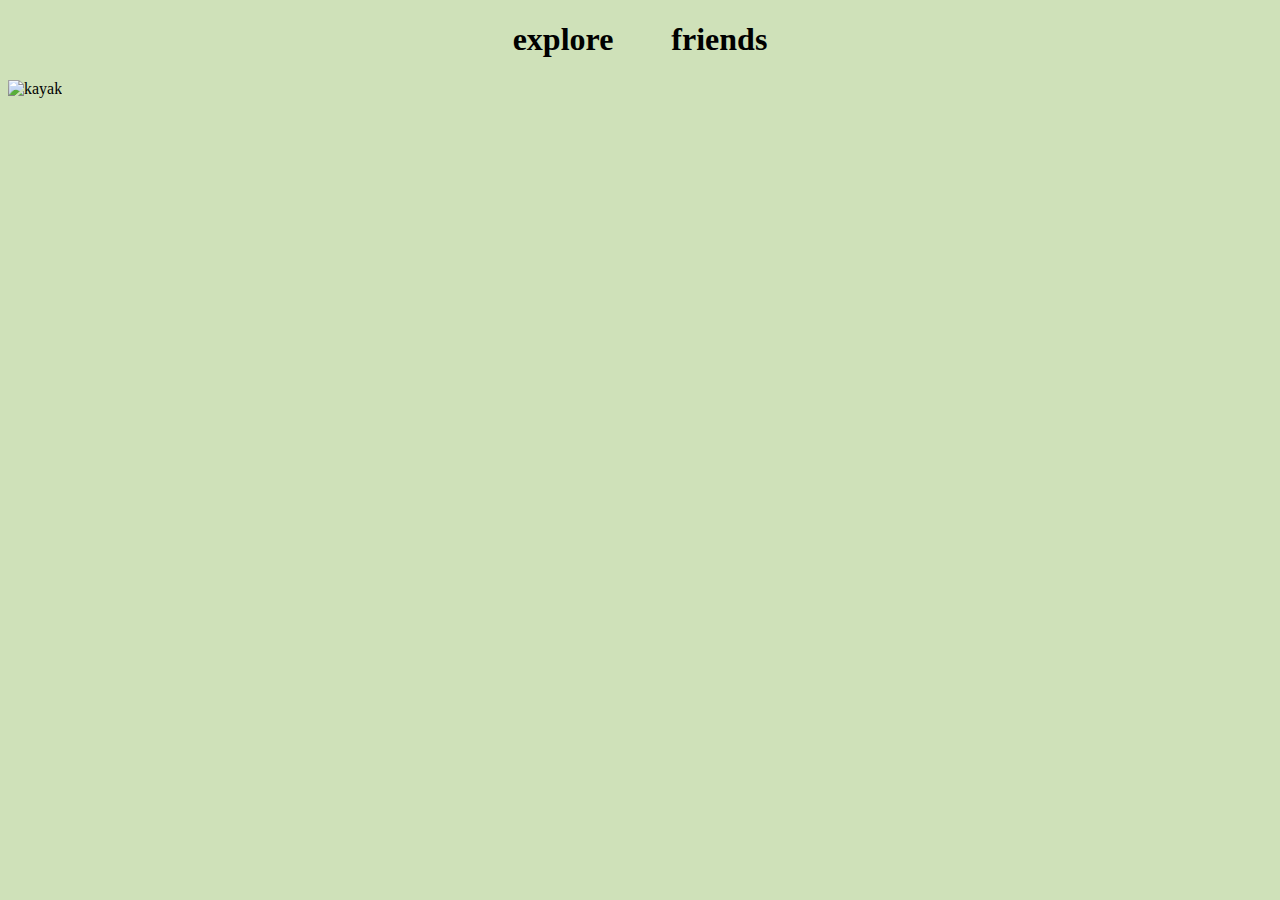
==== explore.html @ b630cde6 "Initial commit" ====
<!DOCTYPE html>
<html>

<head>
  <meta charset="utf-8">
  <meta name="viewport" content="width=device-width">
  <title>Explore</title>
  <link href="style.css" rel="stylesheet" type="text/css" />
</head>

  <body>
    
  </body>
<h1 id = "exploreoptions">
  <a href = explore.html>explore</a>
  <a href = friends.html>friends</a>
</h1>

  <img src = "https://images.app.goo.gl/2jtjhU1VXs958oHSA" alt="kayak">
---- style.css ----
body {
  background-color: #CFE1B9;
}

#loginbox {
  width: 500px;
  height: 450px;
  margin: 80px 140px 20px;
  background-color: white;
  position: absolute;
  top: 80px;
  left: 340px;
}
#loginbox h1{
  text-align: center;
  padding: 40px;
  font: sans-serif;
  font-size: 40pt;
  font-weight: normal;
}

#loginbox h3 {
  width: 440px;
  height: 40px;
  background-color: #cfcbca;
  font-weight: normal;
  font-size: 24pt;
  font: sans-serif;
  text-align: center;
  margin: 20px auto auto;
  position: absolute;
  top: 160px;
  left: 35px;
}

#loginbox h4 {
  width: 440px;
  height: 40px;
  background-color: #cfcbca;
  font-weight: normal;
  font-size: 24pt;
  font: sans-serif;
  text-align: center;
  margin: 20px auto auto;
  position: absolute;
  top: 220px;
  left: 35px;
}

#loginbox a:link {
  font-size: 23pt;
  font-weight: normal;
  text-decoration: none;
}

#loginbox a {
  color: black;
  position: absolute;
  top: 310px;
  right: 205px;
}

#loginbox h2 {
  text-align: center;
  font-size: 23pt;
  font-weight: normal;
  position: absolute;
  top: 320px;
  right: 200px;
}

#promptContent{
  
}

#prompt promptLeft{
  float:left;
  width:50%;
}

#prompt promptRight{
  float:rigt;
  width:50%
}

#prompt promptBottom{
  clear:both;
}

#exploreoptions {
  text-align: center;
  word-spacing: 50px;
}

#exploreoptions a {
  color: black;
  text-decoration: none;
}
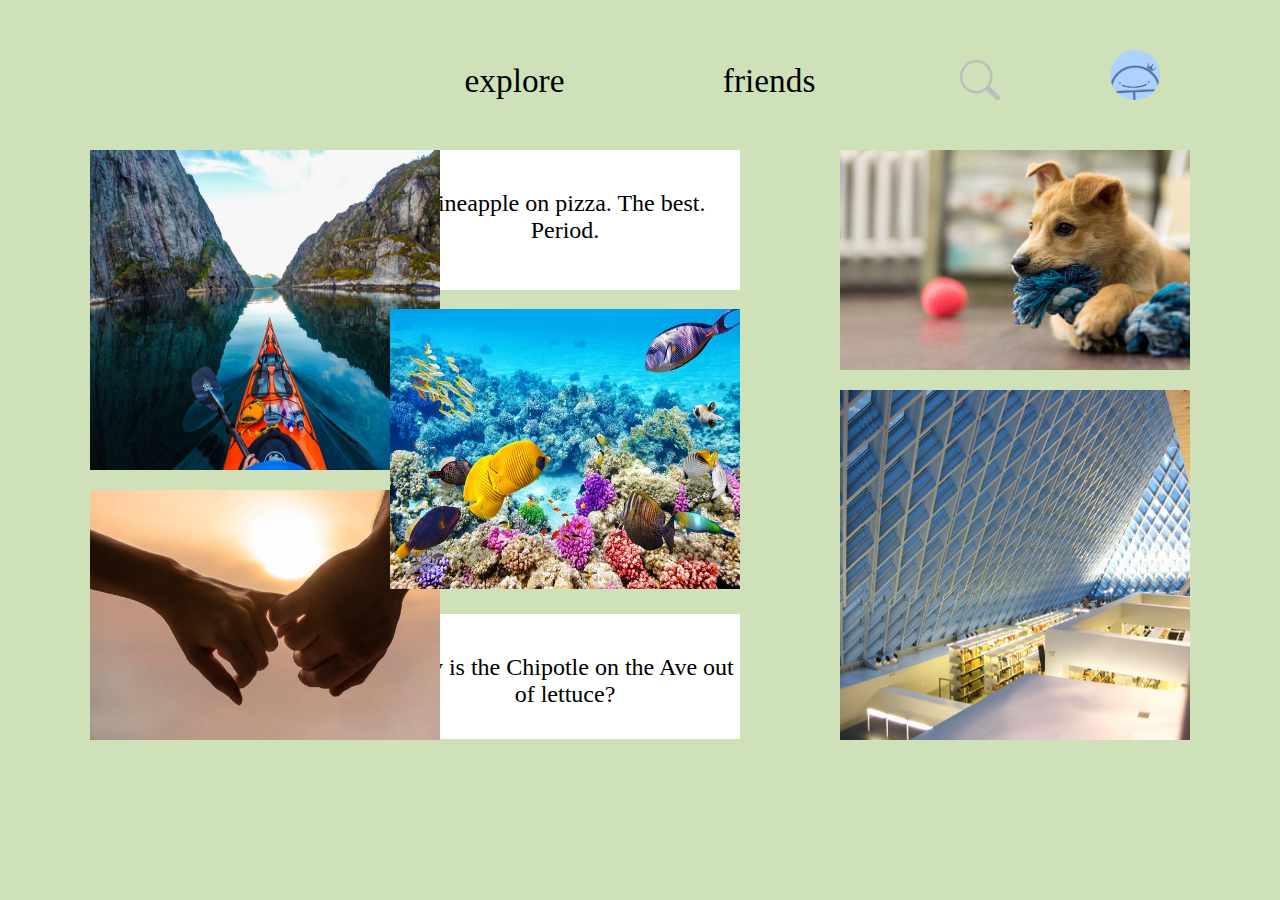
==== commit 7ea618e4: "pt 2" ====
--- a/explore.html
+++ b/explore.html
@@ -12,8 +12,24 @@
     
   </body>
 <h1 id = "exploreoptions">
-  <a href = explore.html>explore</a>
+  <a href = explore.html>explore</a>  
   <a href = friends.html>friends</a>
 </h1>
 
-  <img src = "https://images.app.goo.gl/2jtjhU1VXs958oHSA" alt="kayak">+<a id="meicon" href = "personalprofile.html"><img id="me_icon" src="images/profile.png"></a>
+
+<a id="searchicon" href = "explore.html"><img id="search_icon" src="images/search.png"></a>
+
+<h2 id = "pineapple">
+  Pineapple on pizza. The best. Period.
+</h2>
+
+<h3 id = "chipotle">
+  Why is the Chipotle on the Ave out of lettuce?
+</h3>
+
+<img id="kayak" src="images/kayak1.jpeg">
+<img id="couple" src="images/couple.jpeg">
+<img id="library" src="images/library.jpeg">
+<img id="puppy" src="images/puppy1.jpeg">
+<img id="snorkel" src="images/snorkel.jpeg">
--- a/style.css
+++ b/style.css
@@ -89,10 +89,175 @@
 
 #exploreoptions {
   text-align: center;
-  word-spacing: 50px;
+  word-spacing: 150px;
+  font-size: 25pt;
+  padding-top: 40px;
 }
 
 #exploreoptions a {
   color: black;
   text-decoration: none;
+  font-weight: normal;
+}
+
+#kayak{
+  width: 350px;
+  height: 320px;
+  position: absolute;
+  top: 150px;
+  left: 90px
+}
+
+#puppy{
+  width: 350px;
+  height: 220px;
+  position: absolute;
+  top: 150px;
+  right: 90px
+}
+
+#couple{
+  width: 350px;
+  height: 250px;
+  position: absolute;
+  top: 490px;
+  left: 90px;
+}
+
+#library{
+  width: 350px;
+  height: 350px;
+  position: absolute;
+  top: 390px;
+  right: 90px
+}
+
+#snorkel{
+  width: 350px;
+  height: 280px;
+  position: absolute;
+  top: 309px;
+  right: 540px;
+}
+
+#pineapple {
+  width: 350px;
+  height: 100px;
+  text-align: center;
+  font: sans-serif;
+  font-weight: normal;
+  background-color: white;
+  text-weight: normal;
+  font-size: 18pt;
+  position: absolute;
+  top: 130px;
+  right: 540px;
+  padding-top: 40px;
+}
+
+#chipotle {
+  width: 350px;
+  height: 85px;
+  font: sans-serif;
+  font-size: 18pt;
+  font-weight: normal;
+  text-align: center;
+  background-color: white;
+  position: absolute;
+  top: 590px;
+  right: 540px;
+  padding-top: 40px;
+}
+
+#dubs{
+  width: 350px;
+  height: 270px;
+  position: absolute;
+  top: 150px;
+  right: 90px
+}
+
+#csbuilding {
+  width: 350px;
+  height: 295px;
+  position: absolute;
+  top: 442px;
+  right: 90px
+}
+
+#editProfile {
+  position: absolute;
+  top: 50px;
+  right: 50px;
+}
+
+#personalInfo {
+  position: absolute;
+  top: 100px;
+  left: 300px;
+}
+
+#time1 {
+  position: absolute;
+  top: 200px;
+  right: 80px;
+}
+
+#historyQuestion1 {
+  position: absolute;
+  top: 250px;
+  font-size: 20pt;
+  text-align: center;
+  border-style: solid;
+  border-color: black;
+  
+}
+
+#historyAnswer1 {
+  position: absolute;
+  top: 300px;
+  font-size: 20pt;
+  text-align: center;
+  background-color: #CFE1B9;
+}
+
+#time2 {
+  position: absolute;
+  top: 370px;
+  right: 80px;
+}
+
+#historyQuestion2 {
+  position: absolute;
+  top: 400px;
+  font-size: 20pt;
+  text-align: center;
+  border-style: solid;
+  border-color: black;
+}
+
+#historyAnswer2 {
+  position: absolute;
+  top:470px;
+  font-size: 20pt;
+  text-align: center;
+  background-color: #CFE1B9;
+}
+
+#me_icon {
+  width: 50px;
+  height: 50px;
+  object-fit: cover;
+  border-radius: 50%;
+  position: absolute;
+  top: 50px;
+  right: 120px;
+}
+
+#search_icon {
+  width: 40px;
+  height: 40px;
+  position: absolute;
+  top: 60px;
+  right: 280px;
 }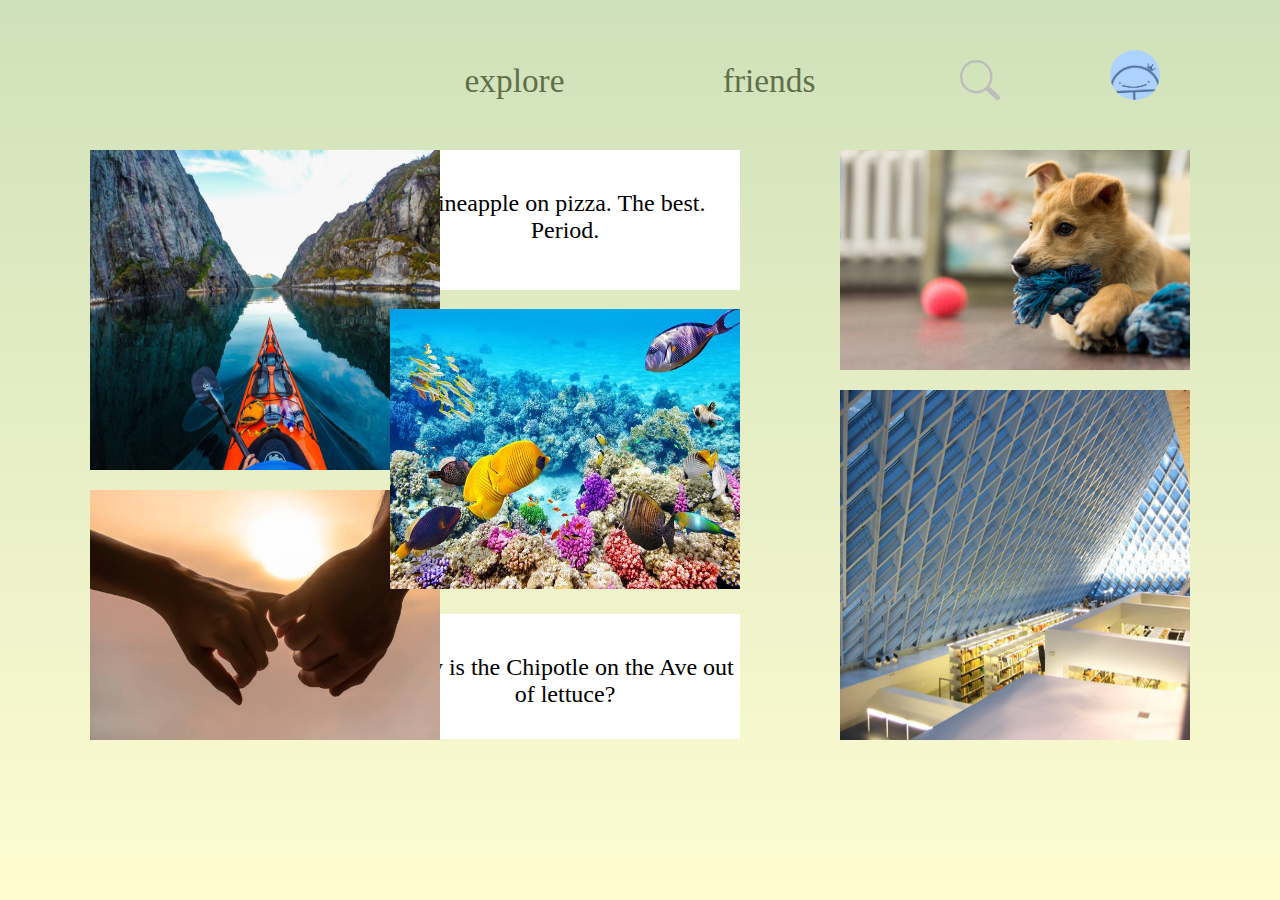
==== commit 7f510f8a: "pt 3" ====
--- a/explore.html
+++ b/explore.html
@@ -8,9 +8,9 @@
   <link href="style.css" rel="stylesheet" type="text/css" />
 </head>
 
-  <body>
+<body>
     
-  </body>
+
 <h1 id = "exploreoptions">
   <a href = explore.html>explore</a>  
   <a href = friends.html>friends</a>
@@ -33,3 +33,4 @@
 <img id="library" src="images/library.jpeg">
 <img id="puppy" src="images/puppy1.jpeg">
 <img id="snorkel" src="images/snorkel.jpeg">
+</body>--- a/style.css
+++ b/style.css
@@ -1,5 +1,8 @@
+html{
+  height: 100%;
+}
 body {
-  background-color: #CFE1B9;
+  background : linear-gradient(180deg, #CFE1B9, #FFFCD1);
 }
 
 #loginbox {
@@ -12,11 +15,14 @@
   left: 340px;
 }
 #loginbox h1{
-  text-align: center;
+/*   text-align: center;
   padding: 40px;
   font: sans-serif;
   font-size: 40pt;
-  font-weight: normal;
+  font-weight: normal; */
+  position: absolute;
+  bottom: 725px;
+  left: 535px;
 }
 
 #loginbox h3 {
@@ -95,7 +101,7 @@
 }
 
 #exploreoptions a {
-  color: black;
+  color:#606f49;
   text-decoration: none;
   font-weight: normal;
 }
@@ -193,7 +199,6 @@
 
 #personalInfo {
   position: absolute;
-  top: 100px;
   left: 300px;
 }
 
@@ -206,19 +211,19 @@
 #historyQuestion1 {
   position: absolute;
   top: 250px;
+  left: 400px;
   font-size: 20pt;
-  text-align: center;
   border-style: solid;
-  border-color: black;
+  border-color: #728359;
   
 }
 
 #historyAnswer1 {
   position: absolute;
   top: 300px;
+  left: 540px;
   font-size: 20pt;
   text-align: center;
-  background-color: #CFE1B9;
 }
 
 #time2 {
@@ -230,18 +235,17 @@
 #historyQuestion2 {
   position: absolute;
   top: 400px;
+  left: 470px;
   font-size: 20pt;
-  text-align: center;
   border-style: solid;
-  border-color: black;
+  border-color:#728359;
 }
 
 #historyAnswer2 {
   position: absolute;
   top:470px;
+  left:580px;
   font-size: 20pt;
-  text-align: center;
-  background-color: #CFE1B9;
 }
 
 #me_icon {
@@ -260,4 +264,75 @@
   position: absolute;
   top: 60px;
   right: 280px;
-}+}
+
+#profilePic{
+  position: absolute;
+  top: 65px;
+  right: 880px;
+}
+
+#profile_me_icon{
+  width: 100px;
+  height: 100px;
+  object-fit: cover;
+  border-radius: 50%;
+  position: absolute;
+  top: 50px;
+  right: 120px;
+}
+
+#gradientBackground{
+  color: #728359;
+}
+
+#promptQuestion {
+  color:#728359;
+  margin-top: 150px;
+  font: sans-serif;
+  text-align:center; 
+  font-size: 40px;  
+}
+
+/* #rec{
+  top: 50px;
+  margin-left: 200px;
+  width: 900px;
+  height: 120px;
+  background-color: white;
+}
+
+  #dim{
+    margin-top: 200px;
+    margin-right: 100px;
+    width: 200px;
+    height 200px;
+    background-color: white;
+    transform: rotate(45deg);
+  }
+ */
+  
+  #promptLeft{
+    top: 310px;
+    left: 200px;
+    position: absolute;
+  }
+
+  #promptRight{
+    top: 310px;
+    right: 150px;
+    position: absolute;
+    
+  }
+
+  #promptBottomRight{
+    position: absolute;
+    top: 500px;
+    right: 200px;
+  }
+
+  #promptBottomLeft{
+    position: absolute;
+    top: 500px;
+    left: 200px;
+  }